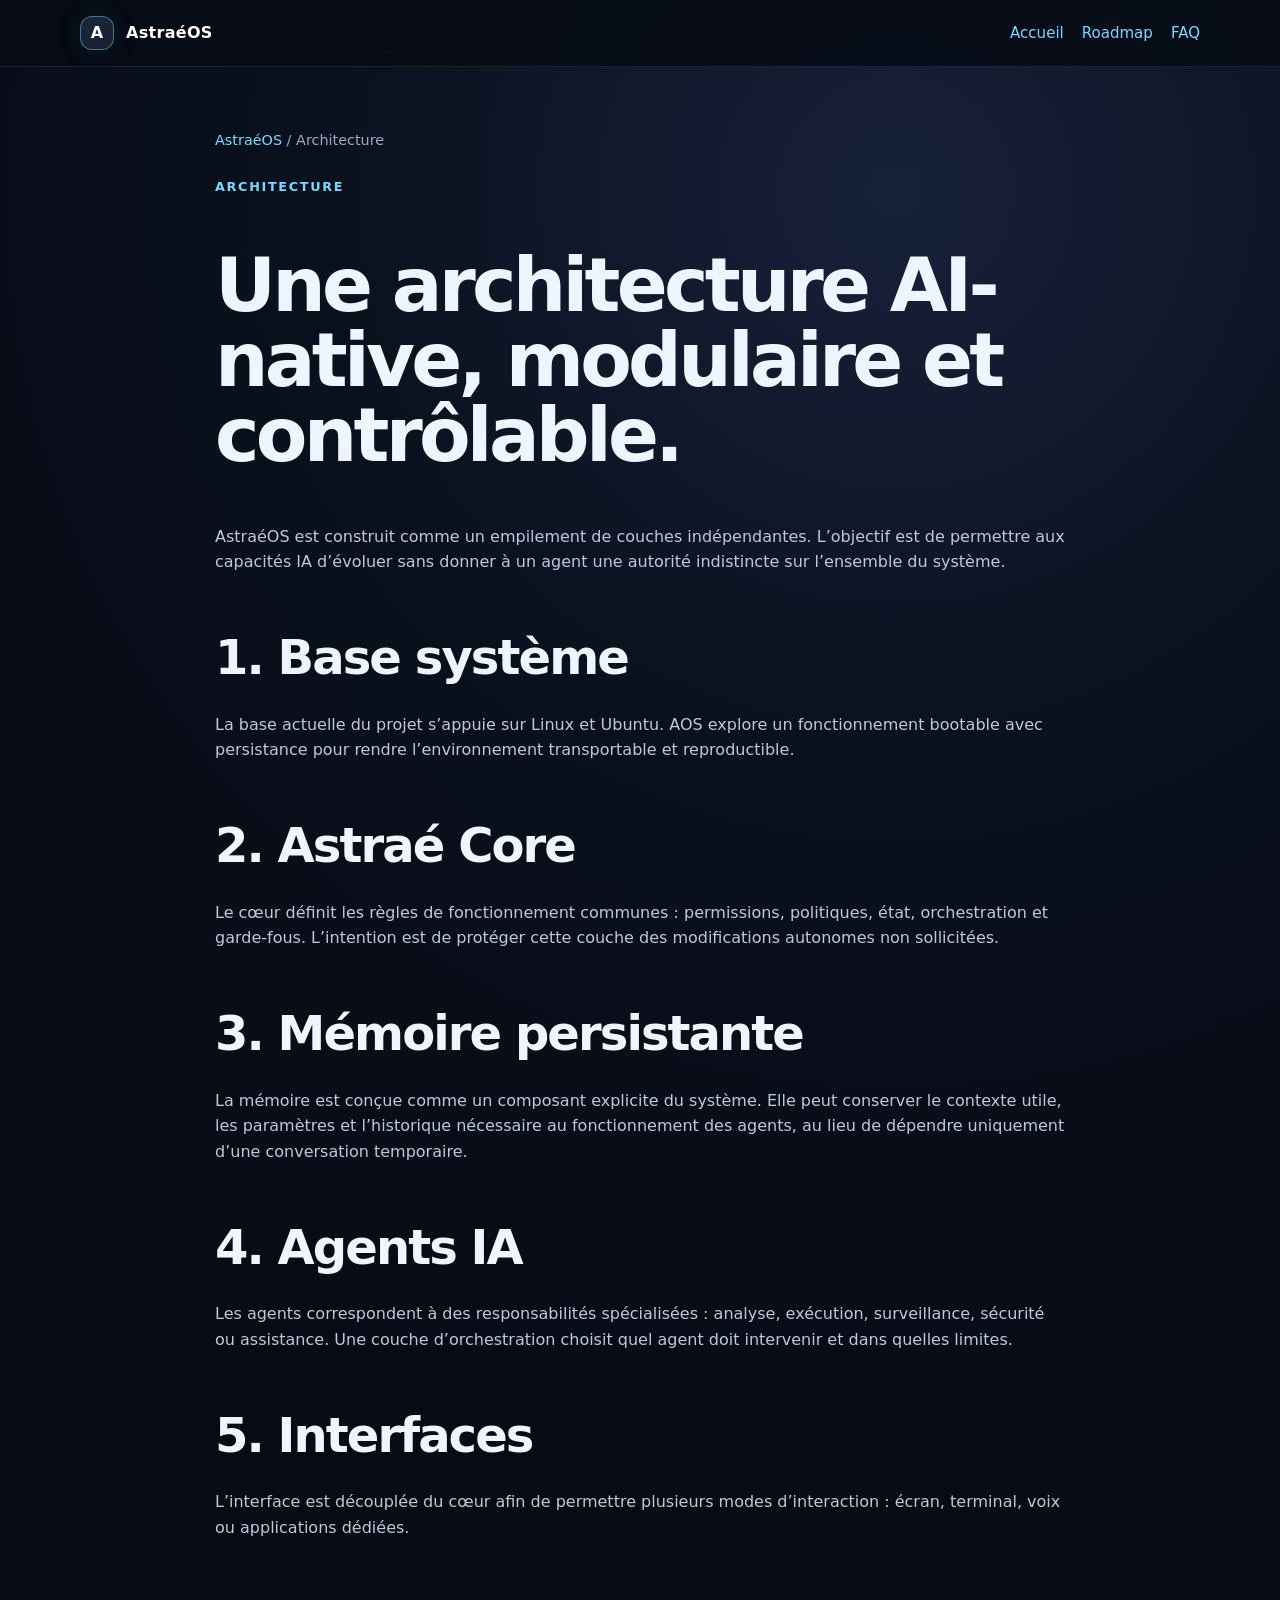
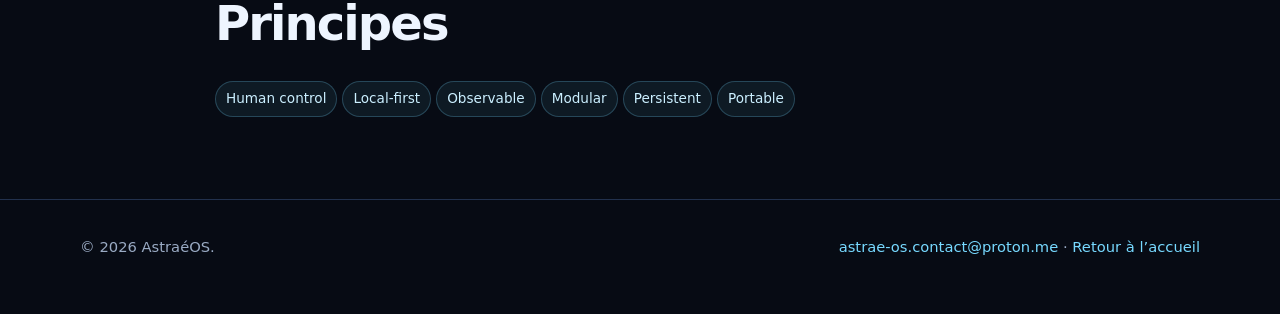
==== architecture.html @ 48d74dee "Publish complete AstraéOS V1.4 website" ====
<!doctype html><html lang="fr"><head><meta charset="utf-8"><meta name="viewport" content="width=device-width,initial-scale=1"><title>Architecture — AstraéOS (AOS)</title><meta name="description" content="Architecture d’AstraéOS : base Linux, Astraé Core, mémoire persistante, orchestration d’agents et interfaces."><link rel="canonical" href="https://astraeos.netlify.app/architecture.html"><link rel="stylesheet" href="assets/style.css"></head><body><nav class="nav"><div class="wrap"><a class="brand" href="index.html"><span class="mark">A</span>AstraéOS</a><div class="links"><a href="index.html">Accueil</a><a href="roadmap.html">Roadmap</a><a href="faq.html">FAQ</a></div></div></nav><main class="section"><div class="wrap prose"><div class="breadcrumbs"><a href="index.html">AstraéOS</a> / Architecture</div><div class="eyebrow">Architecture</div><h1>Une architecture AI-native, modulaire et contrôlable.</h1><p>AstraéOS est construit comme un empilement de couches indépendantes. L’objectif est de permettre aux capacités IA d’évoluer sans donner à un agent une autorité indistincte sur l’ensemble du système.</p><h2>1. Base système</h2><p>La base actuelle du projet s’appuie sur Linux et Ubuntu. AOS explore un fonctionnement bootable avec persistance pour rendre l’environnement transportable et reproductible.</p><h2>2. Astraé Core</h2><p>Le cœur définit les règles de fonctionnement communes : permissions, politiques, état, orchestration et garde-fous. L’intention est de protéger cette couche des modifications autonomes non sollicitées.</p><h2>3. Mémoire persistante</h2><p>La mémoire est conçue comme un composant explicite du système. Elle peut conserver le contexte utile, les paramètres et l’historique nécessaire au fonctionnement des agents, au lieu de dépendre uniquement d’une conversation temporaire.</p><h2>4. Agents IA</h2><p>Les agents correspondent à des responsabilités spécialisées : analyse, exécution, surveillance, sécurité ou assistance. Une couche d’orchestration choisit quel agent doit intervenir et dans quelles limites.</p><h2>5. Interfaces</h2><p>L’interface est découplée du cœur afin de permettre plusieurs modes d’interaction : écran, terminal, voix ou applications dédiées.</p><h2>Principes</h2><p><span class="pill">Human control</span><span class="pill">Local-first</span><span class="pill">Observable</span><span class="pill">Modular</span><span class="pill">Persistent</span><span class="pill">Portable</span></p></div></main><footer class="footer"><div class="wrap"><span>© <span data-year></span> AstraéOS.</span><span><a href="mailto:astrae-os.contact@proton.me">astrae-os.contact@proton.me</a> · <a href="index.html">Retour à l’accueil</a></span></div></footer><script src="assets/site.js"></script></body></html>
---- assets/style.css ----
:root{
  --bg:#070b14;--bg2:#0d1422;--panel:#10192a;--line:#22314d;
  --text:#eef5ff;--muted:#9aabc4;--accent:#77d9ff;--accent2:#b8a4ff;
  --max:1120px;
}
*{box-sizing:border-box}html{scroll-behavior:smooth}body{margin:0;background:radial-gradient(circle at 70% 10%,#17213a 0,#0a101d 30%,var(--bg) 70%);color:var(--text);font-family:Inter,ui-sans-serif,system-ui,-apple-system,"Segoe UI",sans-serif;line-height:1.6}a{color:var(--accent);text-decoration:none}a:hover{text-decoration:underline}.wrap{width:min(var(--max),calc(100% - 36px));margin:auto}.nav{position:sticky;top:0;z-index:5;background:rgba(7,11,20,.82);backdrop-filter:blur(18px);border-bottom:1px solid rgba(119,217,255,.12)}.nav .wrap{display:flex;align-items:center;justify-content:space-between;min-height:66px}.brand{display:flex;align-items:center;gap:12px;font-weight:800;letter-spacing:.3px;color:white}.mark{width:34px;height:34px;border:1px solid rgba(119,217,255,.45);border-radius:12px;display:grid;place-items:center;background:linear-gradient(145deg,rgba(119,217,255,.15),rgba(184,164,255,.12));box-shadow:0 0 30px rgba(119,217,255,.08)}.links{display:flex;gap:18px;font-size:.94rem}.hero{padding:100px 0 80px}.eyebrow{color:var(--accent);font-weight:700;text-transform:uppercase;letter-spacing:.13em;font-size:.8rem}.hero h1{font-size:clamp(3rem,9vw,6.8rem);line-height:.94;margin:16px 0 22px;letter-spacing:-.06em}.hero h1 span{background:linear-gradient(90deg,var(--accent),#f4f7ff,var(--accent2));-webkit-background-clip:text;background-clip:text;color:transparent}.lead{max-width:780px;font-size:clamp(1.15rem,2vw,1.42rem);color:#c6d2e5}.cta{display:flex;gap:12px;flex-wrap:wrap;margin-top:30px}.btn{display:inline-flex;align-items:center;justify-content:center;border:1px solid var(--line);padding:12px 17px;border-radius:11px;font-weight:700;color:white;background:#111b2d}.btn.primary{border-color:rgba(119,217,255,.45);background:linear-gradient(135deg,#10314a,#25284b)}.grid{display:grid;grid-template-columns:repeat(3,1fr);gap:16px}.card{border:1px solid var(--line);background:linear-gradient(180deg,rgba(16,25,42,.82),rgba(10,16,29,.72));padding:25px;border-radius:18px}.card h3{margin:5px 0 7px;font-size:1.15rem}.card p{color:var(--muted);margin:0}.section{padding:62px 0}.section h2{font-size:clamp(2rem,4vw,3rem);letter-spacing:-.04em;margin:0 0 16px}.section-intro{max-width:790px;color:var(--muted);margin-bottom:28px}.pill{display:inline-block;border:1px solid rgba(119,217,255,.24);background:rgba(119,217,255,.07);color:#cbefff;border-radius:999px;padding:6px 10px;margin:4px 5px 4px 0;font-size:.85rem}.architecture{display:grid;grid-template-columns:1fr 1fr;gap:18px}.stack{border-left:2px solid rgba(119,217,255,.32);padding-left:20px}.stack div{margin:0 0 22px}.stack h3{margin:0 0 4px}.stack p{margin:0;color:var(--muted)}.roadmap{display:grid;grid-template-columns:repeat(4,1fr);gap:12px}.phase{padding:20px;border:1px solid var(--line);border-radius:16px;background:rgba(16,25,42,.55)}.phase strong{display:block;color:var(--accent);font-size:.82rem;text-transform:uppercase;letter-spacing:.08em}.phase h3{margin:7px 0}.phase p{color:var(--muted);font-size:.95rem}.notice{border:1px solid rgba(184,164,255,.3);background:rgba(184,164,255,.07);padding:20px;border-radius:16px;color:#d9def0}.footer{border-top:1px solid var(--line);padding:35px 0 55px;color:var(--muted);font-size:.92rem}.footer .wrap{display:flex;justify-content:space-between;gap:20px;flex-wrap:wrap}.prose{max-width:850px}.prose h1{font-size:clamp(2.6rem,6vw,4.7rem);letter-spacing:-.05em;line-height:1}.prose h2{margin-top:44px}.prose p,.prose li{color:#bdc9dc}.prose code{background:#121c2d;border:1px solid var(--line);padding:.12em .35em;border-radius:6px;color:#dcf6ff}.breadcrumbs{font-size:.9rem;color:var(--muted);margin-bottom:25px}.faq details{border-bottom:1px solid var(--line);padding:18px 0}.faq summary{font-weight:700;cursor:pointer}.faq p{color:var(--muted)}
.hero-grid{display:grid;grid-template-columns:minmax(0,1.25fr) minmax(280px,.75fr);gap:54px;align-items:center}.hero-copy{min-width:0}.astrae-portrait{margin:0;position:relative;justify-self:end;width:min(100%,390px);border:1px solid rgba(119,217,255,.22);border-radius:28px;overflow:hidden;background:linear-gradient(180deg,rgba(16,25,42,.9),rgba(10,16,29,.9));box-shadow:0 24px 80px rgba(0,0,0,.28),0 0 60px rgba(119,217,255,.08)}.astrae-portrait:before{content:"";position:absolute;inset:0;z-index:1;pointer-events:none;background:linear-gradient(180deg,transparent 58%,rgba(7,11,20,.88) 100%)}.astrae-portrait img{display:block;width:100%;height:auto;aspect-ratio:900/1491;object-fit:cover}.astrae-portrait figcaption{position:absolute;z-index:2;left:22px;right:22px;bottom:20px;display:flex;flex-direction:column;gap:2px}.astrae-portrait figcaption strong{font-size:1.22rem;color:#fff;letter-spacing:.01em}.astrae-portrait figcaption span{font-size:.86rem;color:#c7d5e8}
@media(max-width:840px){.grid,.roadmap{grid-template-columns:1fr 1fr}.architecture,.hero-grid{grid-template-columns:1fr}.links{display:none}.hero{padding-top:70px}.astrae-portrait{justify-self:start;width:min(100%,360px)}}
@media(max-width:560px){.grid,.roadmap{grid-template-columns:1fr}.hero h1{font-size:3.6rem}.hero-grid{gap:34px}.astrae-portrait{width:100%;max-width:340px}}

.contact-card{display:flex;align-items:center;justify-content:space-between;gap:32px;padding:30px;border:1px solid rgba(119,217,255,.24);border-radius:20px;background:linear-gradient(135deg,rgba(16,25,42,.9),rgba(13,20,34,.78));box-shadow:0 18px 55px rgba(0,0,0,.16)}.contact-card h2{margin:4px 0 8px;font-size:clamp(1.65rem,3vw,2.35rem)}.contact-card p{margin:0;color:var(--muted);max-width:680px}.contact-mail{white-space:nowrap}
@media(max-width:720px){.contact-card{align-items:flex-start;flex-direction:column}.contact-mail{white-space:normal;word-break:break-word}}
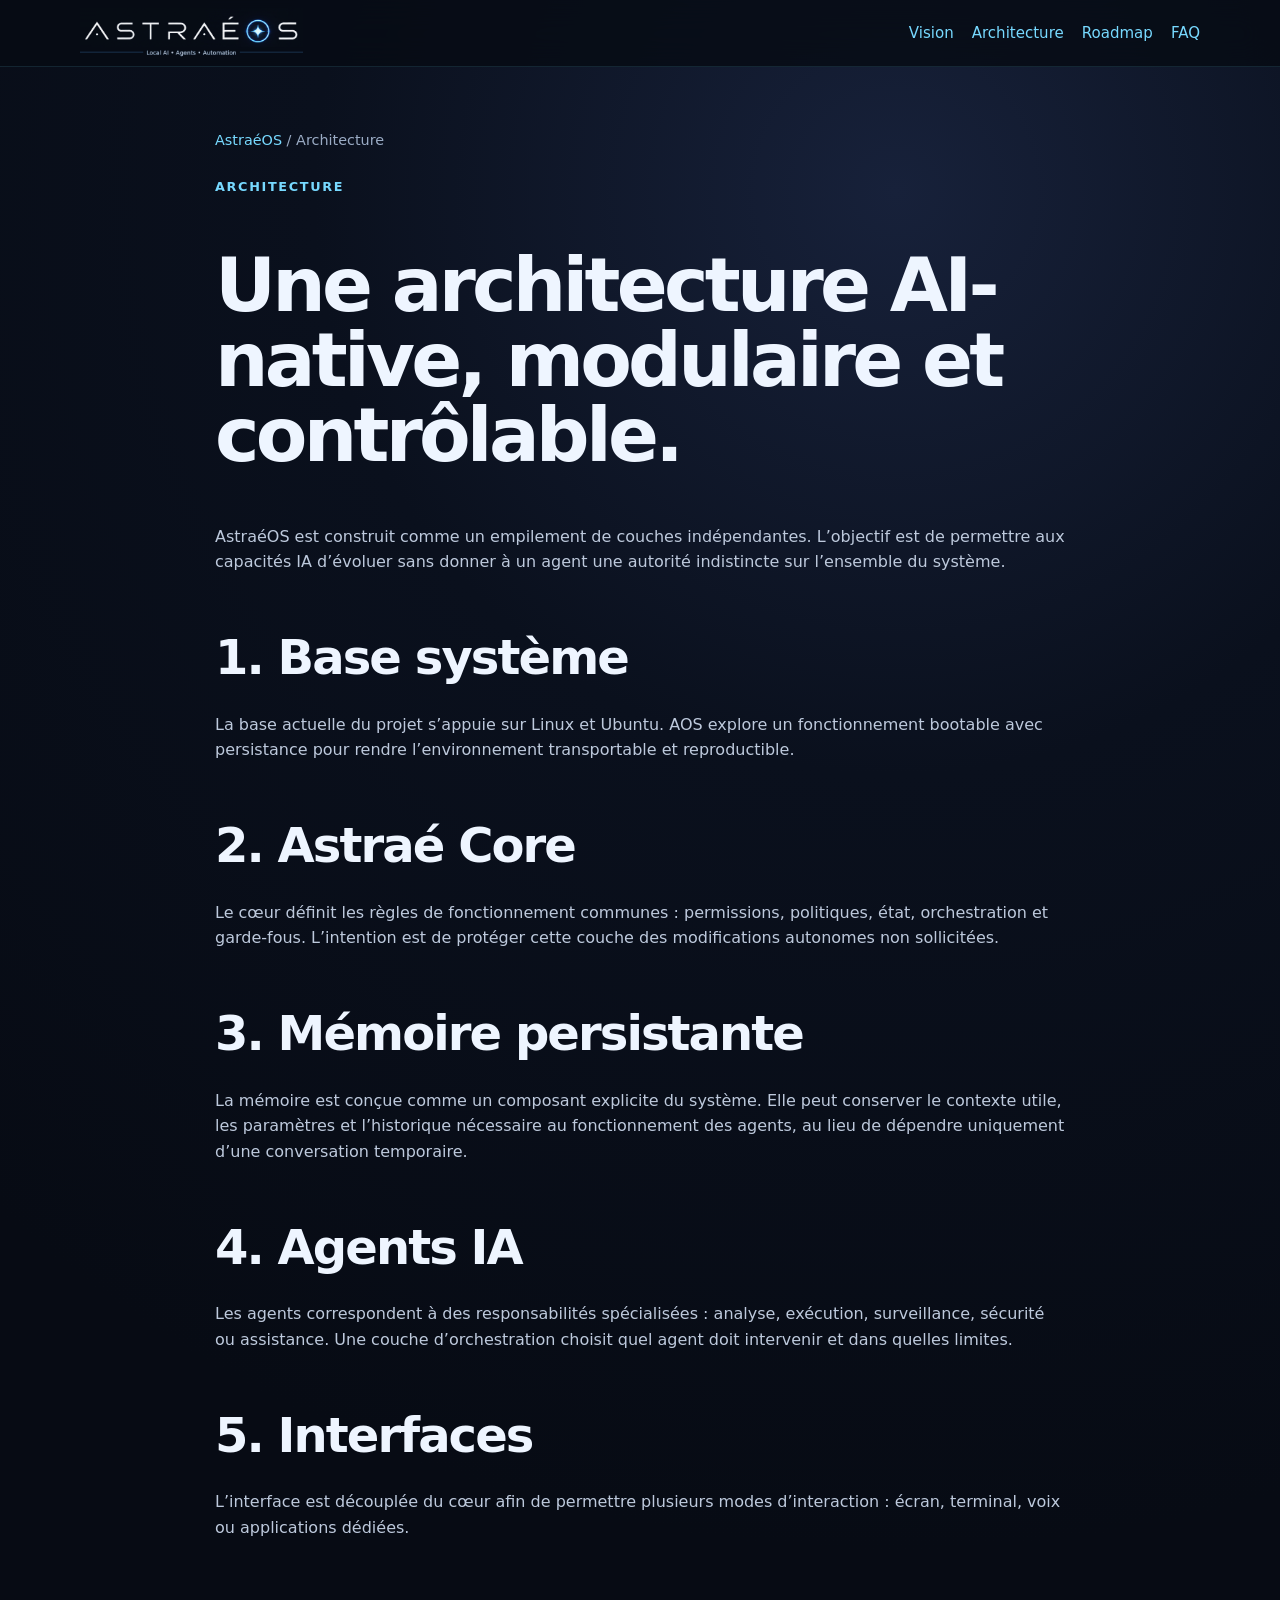
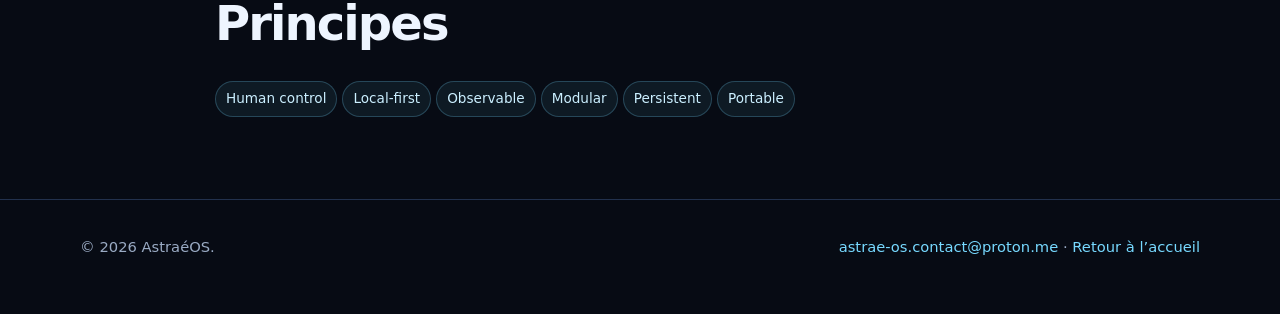
==== commit 4404283a: "Unify headers and animate Astraé portrait" ====
--- a/architecture.html
+++ b/architecture.html
@@ -1 +1 @@
-<!doctype html><html lang="fr"><head><meta charset="utf-8"><meta name="viewport" content="width=device-width,initial-scale=1"><title>Architecture — AstraéOS (AOS)</title><meta name="description" content="Architecture d’AstraéOS : base Linux, Astraé Core, mémoire persistante, orchestration d’agents et interfaces."><link rel="canonical" href="https://astraeos.netlify.app/architecture.html"><link rel="stylesheet" href="assets/style.css"></head><body><nav class="nav"><div class="wrap"><a class="brand" href="index.html"><span class="mark">A</span>AstraéOS</a><div class="links"><a href="index.html">Accueil</a><a href="roadmap.html">Roadmap</a><a href="faq.html">FAQ</a></div></div></nav><main class="section"><div class="wrap prose"><div class="breadcrumbs"><a href="index.html">AstraéOS</a> / Architecture</div><div class="eyebrow">Architecture</div><h1>Une architecture AI-native, modulaire et contrôlable.</h1><p>AstraéOS est construit comme un empilement de couches indépendantes. L’objectif est de permettre aux capacités IA d’évoluer sans donner à un agent une autorité indistincte sur l’ensemble du système.</p><h2>1. Base système</h2><p>La base actuelle du projet s’appuie sur Linux et Ubuntu. AOS explore un fonctionnement bootable avec persistance pour rendre l’environnement transportable et reproductible.</p><h2>2. Astraé Core</h2><p>Le cœur définit les règles de fonctionnement communes : permissions, politiques, état, orchestration et garde-fous. L’intention est de protéger cette couche des modifications autonomes non sollicitées.</p><h2>3. Mémoire persistante</h2><p>La mémoire est conçue comme un composant explicite du système. Elle peut conserver le contexte utile, les paramètres et l’historique nécessaire au fonctionnement des agents, au lieu de dépendre uniquement d’une conversation temporaire.</p><h2>4. Agents IA</h2><p>Les agents correspondent à des responsabilités spécialisées : analyse, exécution, surveillance, sécurité ou assistance. Une couche d’orchestration choisit quel agent doit intervenir et dans quelles limites.</p><h2>5. Interfaces</h2><p>L’interface est découplée du cœur afin de permettre plusieurs modes d’interaction : écran, terminal, voix ou applications dédiées.</p><h2>Principes</h2><p><span class="pill">Human control</span><span class="pill">Local-first</span><span class="pill">Observable</span><span class="pill">Modular</span><span class="pill">Persistent</span><span class="pill">Portable</span></p></div></main><footer class="footer"><div class="wrap"><span>© <span data-year></span> AstraéOS.</span><span><a href="mailto:astrae-os.contact@proton.me">astrae-os.contact@proton.me</a> · <a href="index.html">Retour à l’accueil</a></span></div></footer><script src="assets/site.js"></script></body></html>
+<!doctype html><html lang="fr"><head><meta charset="utf-8"><meta name="viewport" content="width=device-width,initial-scale=1"><title>Architecture — AstraéOS (AOS)</title><meta name="description" content="Architecture d’AstraéOS : base Linux, Astraé Core, mémoire persistante, orchestration d’agents et interfaces."><link rel="canonical" href="https://astraeos.netlify.app/architecture.html"><link rel="stylesheet" href="assets/style.css"></head><body><nav class="nav"><div class="wrap"><a class="brand brand-logo" href="index.html" aria-label="Astraé.OS — accueil"><img src="assets/images/astraeos-brand-nav-v1.png" alt="Astraé.OS — Local AI • Agents • Automation"></a><div class="links"><a href="index.html#vision">Vision</a><a href="architecture.html">Architecture</a><a href="roadmap.html">Roadmap</a><a href="faq.html">FAQ</a></div></div></nav><main class="section"><div class="wrap prose"><div class="breadcrumbs"><a href="index.html">AstraéOS</a> / Architecture</div><div class="eyebrow">Architecture</div><h1>Une architecture AI-native, modulaire et contrôlable.</h1><p>AstraéOS est construit comme un empilement de couches indépendantes. L’objectif est de permettre aux capacités IA d’évoluer sans donner à un agent une autorité indistincte sur l’ensemble du système.</p><h2>1. Base système</h2><p>La base actuelle du projet s’appuie sur Linux et Ubuntu. AOS explore un fonctionnement bootable avec persistance pour rendre l’environnement transportable et reproductible.</p><h2>2. Astraé Core</h2><p>Le cœur définit les règles de fonctionnement communes : permissions, politiques, état, orchestration et garde-fous. L’intention est de protéger cette couche des modifications autonomes non sollicitées.</p><h2>3. Mémoire persistante</h2><p>La mémoire est conçue comme un composant explicite du système. Elle peut conserver le contexte utile, les paramètres et l’historique nécessaire au fonctionnement des agents, au lieu de dépendre uniquement d’une conversation temporaire.</p><h2>4. Agents IA</h2><p>Les agents correspondent à des responsabilités spécialisées : analyse, exécution, surveillance, sécurité ou assistance. Une couche d’orchestration choisit quel agent doit intervenir et dans quelles limites.</p><h2>5. Interfaces</h2><p>L’interface est découplée du cœur afin de permettre plusieurs modes d’interaction : écran, terminal, voix ou applications dédiées.</p><h2>Principes</h2><p><span class="pill">Human control</span><span class="pill">Local-first</span><span class="pill">Observable</span><span class="pill">Modular</span><span class="pill">Persistent</span><span class="pill">Portable</span></p></div></main><footer class="footer"><div class="wrap"><span>© <span data-year></span> AstraéOS.</span><span><a href="mailto:astrae-os.contact@proton.me">astrae-os.contact@proton.me</a> · <a href="index.html">Retour à l’accueil</a></span></div></footer><script src="assets/site.js"></script></body></html>
--- a/assets/style.css
+++ b/assets/style.css
@@ -3,10 +3,77 @@
   --text:#eef5ff;--muted:#9aabc4;--accent:#77d9ff;--accent2:#b8a4ff;
   --max:1120px;
 }
-*{box-sizing:border-box}html{scroll-behavior:smooth}body{margin:0;background:radial-gradient(circle at 70% 10%,#17213a 0,#0a101d 30%,var(--bg) 70%);color:var(--text);font-family:Inter,ui-sans-serif,system-ui,-apple-system,"Segoe UI",sans-serif;line-height:1.6}a{color:var(--accent);text-decoration:none}a:hover{text-decoration:underline}.wrap{width:min(var(--max),calc(100% - 36px));margin:auto}.nav{position:sticky;top:0;z-index:5;background:rgba(7,11,20,.82);backdrop-filter:blur(18px);border-bottom:1px solid rgba(119,217,255,.12)}.nav .wrap{display:flex;align-items:center;justify-content:space-between;min-height:66px}.brand{display:flex;align-items:center;gap:12px;font-weight:800;letter-spacing:.3px;color:white}.mark{width:34px;height:34px;border:1px solid rgba(119,217,255,.45);border-radius:12px;display:grid;place-items:center;background:linear-gradient(145deg,rgba(119,217,255,.15),rgba(184,164,255,.12));box-shadow:0 0 30px rgba(119,217,255,.08)}.links{display:flex;gap:18px;font-size:.94rem}.hero{padding:100px 0 80px}.eyebrow{color:var(--accent);font-weight:700;text-transform:uppercase;letter-spacing:.13em;font-size:.8rem}.hero h1{font-size:clamp(3rem,9vw,6.8rem);line-height:.94;margin:16px 0 22px;letter-spacing:-.06em}.hero h1 span{background:linear-gradient(90deg,var(--accent),#f4f7ff,var(--accent2));-webkit-background-clip:text;background-clip:text;color:transparent}.lead{max-width:780px;font-size:clamp(1.15rem,2vw,1.42rem);color:#c6d2e5}.cta{display:flex;gap:12px;flex-wrap:wrap;margin-top:30px}.btn{display:inline-flex;align-items:center;justify-content:center;border:1px solid var(--line);padding:12px 17px;border-radius:11px;font-weight:700;color:white;background:#111b2d}.btn.primary{border-color:rgba(119,217,255,.45);background:linear-gradient(135deg,#10314a,#25284b)}.grid{display:grid;grid-template-columns:repeat(3,1fr);gap:16px}.card{border:1px solid var(--line);background:linear-gradient(180deg,rgba(16,25,42,.82),rgba(10,16,29,.72));padding:25px;border-radius:18px}.card h3{margin:5px 0 7px;font-size:1.15rem}.card p{color:var(--muted);margin:0}.section{padding:62px 0}.section h2{font-size:clamp(2rem,4vw,3rem);letter-spacing:-.04em;margin:0 0 16px}.section-intro{max-width:790px;color:var(--muted);margin-bottom:28px}.pill{display:inline-block;border:1px solid rgba(119,217,255,.24);background:rgba(119,217,255,.07);color:#cbefff;border-radius:999px;padding:6px 10px;margin:4px 5px 4px 0;font-size:.85rem}.architecture{display:grid;grid-template-columns:1fr 1fr;gap:18px}.stack{border-left:2px solid rgba(119,217,255,.32);padding-left:20px}.stack div{margin:0 0 22px}.stack h3{margin:0 0 4px}.stack p{margin:0;color:var(--muted)}.roadmap{display:grid;grid-template-columns:repeat(4,1fr);gap:12px}.phase{padding:20px;border:1px solid var(--line);border-radius:16px;background:rgba(16,25,42,.55)}.phase strong{display:block;color:var(--accent);font-size:.82rem;text-transform:uppercase;letter-spacing:.08em}.phase h3{margin:7px 0}.phase p{color:var(--muted);font-size:.95rem}.notice{border:1px solid rgba(184,164,255,.3);background:rgba(184,164,255,.07);padding:20px;border-radius:16px;color:#d9def0}.footer{border-top:1px solid var(--line);padding:35px 0 55px;color:var(--muted);font-size:.92rem}.footer .wrap{display:flex;justify-content:space-between;gap:20px;flex-wrap:wrap}.prose{max-width:850px}.prose h1{font-size:clamp(2.6rem,6vw,4.7rem);letter-spacing:-.05em;line-height:1}.prose h2{margin-top:44px}.prose p,.prose li{color:#bdc9dc}.prose code{background:#121c2d;border:1px solid var(--line);padding:.12em .35em;border-radius:6px;color:#dcf6ff}.breadcrumbs{font-size:.9rem;color:var(--muted);margin-bottom:25px}.faq details{border-bottom:1px solid var(--line);padding:18px 0}.faq summary{font-weight:700;cursor:pointer}.faq p{color:var(--muted)}
+*{box-sizing:border-box}html{scroll-behavior:smooth}body{margin:0;background:radial-gradient(circle at 70% 10%,#17213a 0,#0a101d 30%,var(--bg) 70%);color:var(--text);font-family:Inter,ui-sans-serif,system-ui,-apple-system,"Segoe UI",sans-serif;line-height:1.6}a{color:var(--accent);text-decoration:none}a:hover{text-decoration:underline}.wrap{width:min(var(--max),calc(100% - 36px));margin:auto}.nav{position:sticky;top:0;z-index:5;background:rgba(7,11,20,.82);backdrop-filter:blur(18px);border-bottom:1px solid rgba(119,217,255,.12)}.nav .wrap{display:flex;align-items:center;justify-content:space-between;min-height:66px}.brand{display:flex;align-items:center;gap:12px;font-weight:800;letter-spacing:.3px;color:white}.mark{width:34px;height:34px;border:1px solid rgba(119,217,255,.45);border-radius:12px;display:grid;place-items:center;background:linear-gradient(145deg,rgba(119,217,255,.15),rgba(184,164,255,.12));box-shadow:0 0 30px rgba(119,217,255,.08)}.links{display:flex;gap:18px;font-size:.94rem}.hero{padding:0 0 80px}.eyebrow{color:var(--accent);font-weight:700;text-transform:uppercase;letter-spacing:.13em;font-size:.8rem}.hero h1{font-size:clamp(2.7rem,7vw,5.9rem);line-height:1.04;margin:16px 0 22px;letter-spacing:0}.hero h1 span{font-family:"Michroma","Segoe UI",sans-serif;font-weight:400;letter-spacing:.09em;text-transform:uppercase;font-variant-ligatures:none;background:linear-gradient(90deg,var(--accent),#f4f7ff,var(--accent2));-webkit-background-clip:text;background-clip:text;color:transparent}.lead{max-width:780px;font-size:clamp(1.15rem,2vw,1.42rem);color:#c6d2e5}.cta{display:flex;gap:12px;flex-wrap:wrap;margin-top:30px}.btn{display:inline-flex;align-items:center;justify-content:center;border:1px solid var(--line);padding:12px 17px;border-radius:11px;font-weight:700;color:white;background:#111b2d}.btn.primary{border-color:rgba(119,217,255,.45);background:linear-gradient(135deg,#10314a,#25284b)}.grid{display:grid;grid-template-columns:repeat(3,1fr);gap:16px}.card{border:1px solid var(--line);background:linear-gradient(180deg,rgba(16,25,42,.82),rgba(10,16,29,.72));padding:25px;border-radius:18px}.card h3{margin:5px 0 7px;font-size:1.15rem}.card p{color:var(--muted);margin:0}.section{padding:62px 0}.section h2{font-size:clamp(2rem,4vw,3rem);letter-spacing:-.04em;margin:0 0 16px}.section-intro{max-width:790px;color:var(--muted);margin-bottom:28px}.pill{display:inline-block;border:1px solid rgba(119,217,255,.24);background:rgba(119,217,255,.07);color:#cbefff;border-radius:999px;padding:6px 10px;margin:4px 5px 4px 0;font-size:.85rem}.architecture{display:grid;grid-template-columns:1fr 1fr;gap:18px}.stack{border-left:2px solid rgba(119,217,255,.32);padding-left:20px}.stack div{margin:0 0 22px}.stack h3{margin:0 0 4px}.stack p{margin:0;color:var(--muted)}.roadmap{display:grid;grid-template-columns:repeat(4,1fr);gap:12px}.phase{padding:20px;border:1px solid var(--line);border-radius:16px;background:rgba(16,25,42,.55)}.phase strong{display:block;color:var(--accent);font-size:.82rem;text-transform:uppercase;letter-spacing:.08em}.phase h3{margin:7px 0}.phase p{color:var(--muted);font-size:.95rem}.notice{border:1px solid rgba(184,164,255,.3);background:rgba(184,164,255,.07);padding:20px;border-radius:16px;color:#d9def0}.footer{border-top:1px solid var(--line);padding:35px 0 55px;color:var(--muted);font-size:.92rem}.footer .wrap{display:flex;justify-content:space-between;gap:20px;flex-wrap:wrap}.prose{max-width:850px}.prose h1{font-size:clamp(2.6rem,6vw,4.7rem);letter-spacing:-.05em;line-height:1}.prose h2{margin-top:44px}.prose p,.prose li{color:#bdc9dc}.prose code{background:#121c2d;border:1px solid var(--line);padding:.12em .35em;border-radius:6px;color:#dcf6ff}.breadcrumbs{font-size:.9rem;color:var(--muted);margin-bottom:25px}.faq details{border-bottom:1px solid var(--line);padding:18px 0}.faq summary{font-weight:700;cursor:pointer}.faq p{color:var(--muted)}
 .hero-grid{display:grid;grid-template-columns:minmax(0,1.25fr) minmax(280px,.75fr);gap:54px;align-items:center}.hero-copy{min-width:0}.astrae-portrait{margin:0;position:relative;justify-self:end;width:min(100%,390px);border:1px solid rgba(119,217,255,.22);border-radius:28px;overflow:hidden;background:linear-gradient(180deg,rgba(16,25,42,.9),rgba(10,16,29,.9));box-shadow:0 24px 80px rgba(0,0,0,.28),0 0 60px rgba(119,217,255,.08)}.astrae-portrait:before{content:"";position:absolute;inset:0;z-index:1;pointer-events:none;background:linear-gradient(180deg,transparent 58%,rgba(7,11,20,.88) 100%)}.astrae-portrait img{display:block;width:100%;height:auto;aspect-ratio:900/1491;object-fit:cover}.astrae-portrait figcaption{position:absolute;z-index:2;left:22px;right:22px;bottom:20px;display:flex;flex-direction:column;gap:2px}.astrae-portrait figcaption strong{font-size:1.22rem;color:#fff;letter-spacing:.01em}.astrae-portrait figcaption span{font-size:.86rem;color:#c7d5e8}
 @media(max-width:840px){.grid,.roadmap{grid-template-columns:1fr 1fr}.architecture,.hero-grid{grid-template-columns:1fr}.links{display:none}.hero{padding-top:70px}.astrae-portrait{justify-self:start;width:min(100%,360px)}}
-@media(max-width:560px){.grid,.roadmap{grid-template-columns:1fr}.hero h1{font-size:3.6rem}.hero-grid{gap:34px}.astrae-portrait{width:100%;max-width:340px}}
+@media(max-width:560px){.grid,.roadmap{grid-template-columns:1fr}.hero h1{font-size:clamp(2.2rem,12vw,3.5rem)}.hero h1 span{letter-spacing:.045em}.hero-grid{gap:34px}.astrae-portrait{width:100%;max-width:340px}}
 
 .contact-card{display:flex;align-items:center;justify-content:space-between;gap:32px;padding:30px;border:1px solid rgba(119,217,255,.24);border-radius:20px;background:linear-gradient(135deg,rgba(16,25,42,.9),rgba(13,20,34,.78));box-shadow:0 18px 55px rgba(0,0,0,.16)}.contact-card h2{margin:4px 0 8px;font-size:clamp(1.65rem,3vw,2.35rem)}.contact-card p{margin:0;color:var(--muted);max-width:680px}.contact-mail{white-space:nowrap}
 @media(max-width:720px){.contact-card{align-items:flex-start;flex-direction:column}.contact-mail{white-space:normal;word-break:break-word}}
+
+/* AstraeOS wordmark v2 */
+.hero h1{
+  font-size:clamp(2.5rem,5.2vw,4.75rem);
+  line-height:1.04;
+  margin:16px 0 22px;
+  letter-spacing:0;
+  overflow:visible;
+}
+.hero h1 span{
+  display:block;
+  white-space:nowrap;
+  font-family:"Michroma","Segoe UI",sans-serif;
+  font-weight:400;
+  letter-spacing:.035em;
+  text-transform:none;
+  font-variant-ligatures:none;
+  background:linear-gradient(90deg,var(--accent),#f4f7ff,var(--accent2));
+  -webkit-background-clip:text;
+  background-clip:text;
+  color:transparent;
+}
+.astrae-portrait img{
+  width:100%;
+  height:auto;
+  aspect-ratio:971/1619;
+  object-fit:cover;
+}
+@media(max-width:560px){
+  .hero h1{font-size:clamp(1.9rem,9.6vw,2.8rem);}
+  .hero h1 span{letter-spacing:.015em;}
+}
+/* end AstraeOS wordmark v2 */
+
+/* AstraeOS navbar brand logo */
+.brand-logo{
+  display:flex;
+  align-items:center;
+  min-height:66px;
+  padding:5px 0;
+  text-decoration:none;
+}
+.brand-logo:hover{text-decoration:none}
+.brand-logo img{
+  display:block;
+  width:auto;
+  height:50px;
+  max-width:330px;
+  object-fit:contain;
+}
+@media(max-width:900px){
+  .brand-logo img{height:46px;max-width:290px}
+}
+@media(max-width:560px){
+  .brand-logo img{height:40px;max-width:235px}
+}
+/* end AstraeOS navbar brand logo */
+
+/* AstraeOS animated portrait */
+.astrae-portrait video{
+  display:block;
+  width:100%;
+  height:auto;
+  aspect-ratio:971/1619;
+  object-fit:cover;
+}
+/* end AstraeOS animated portrait */
